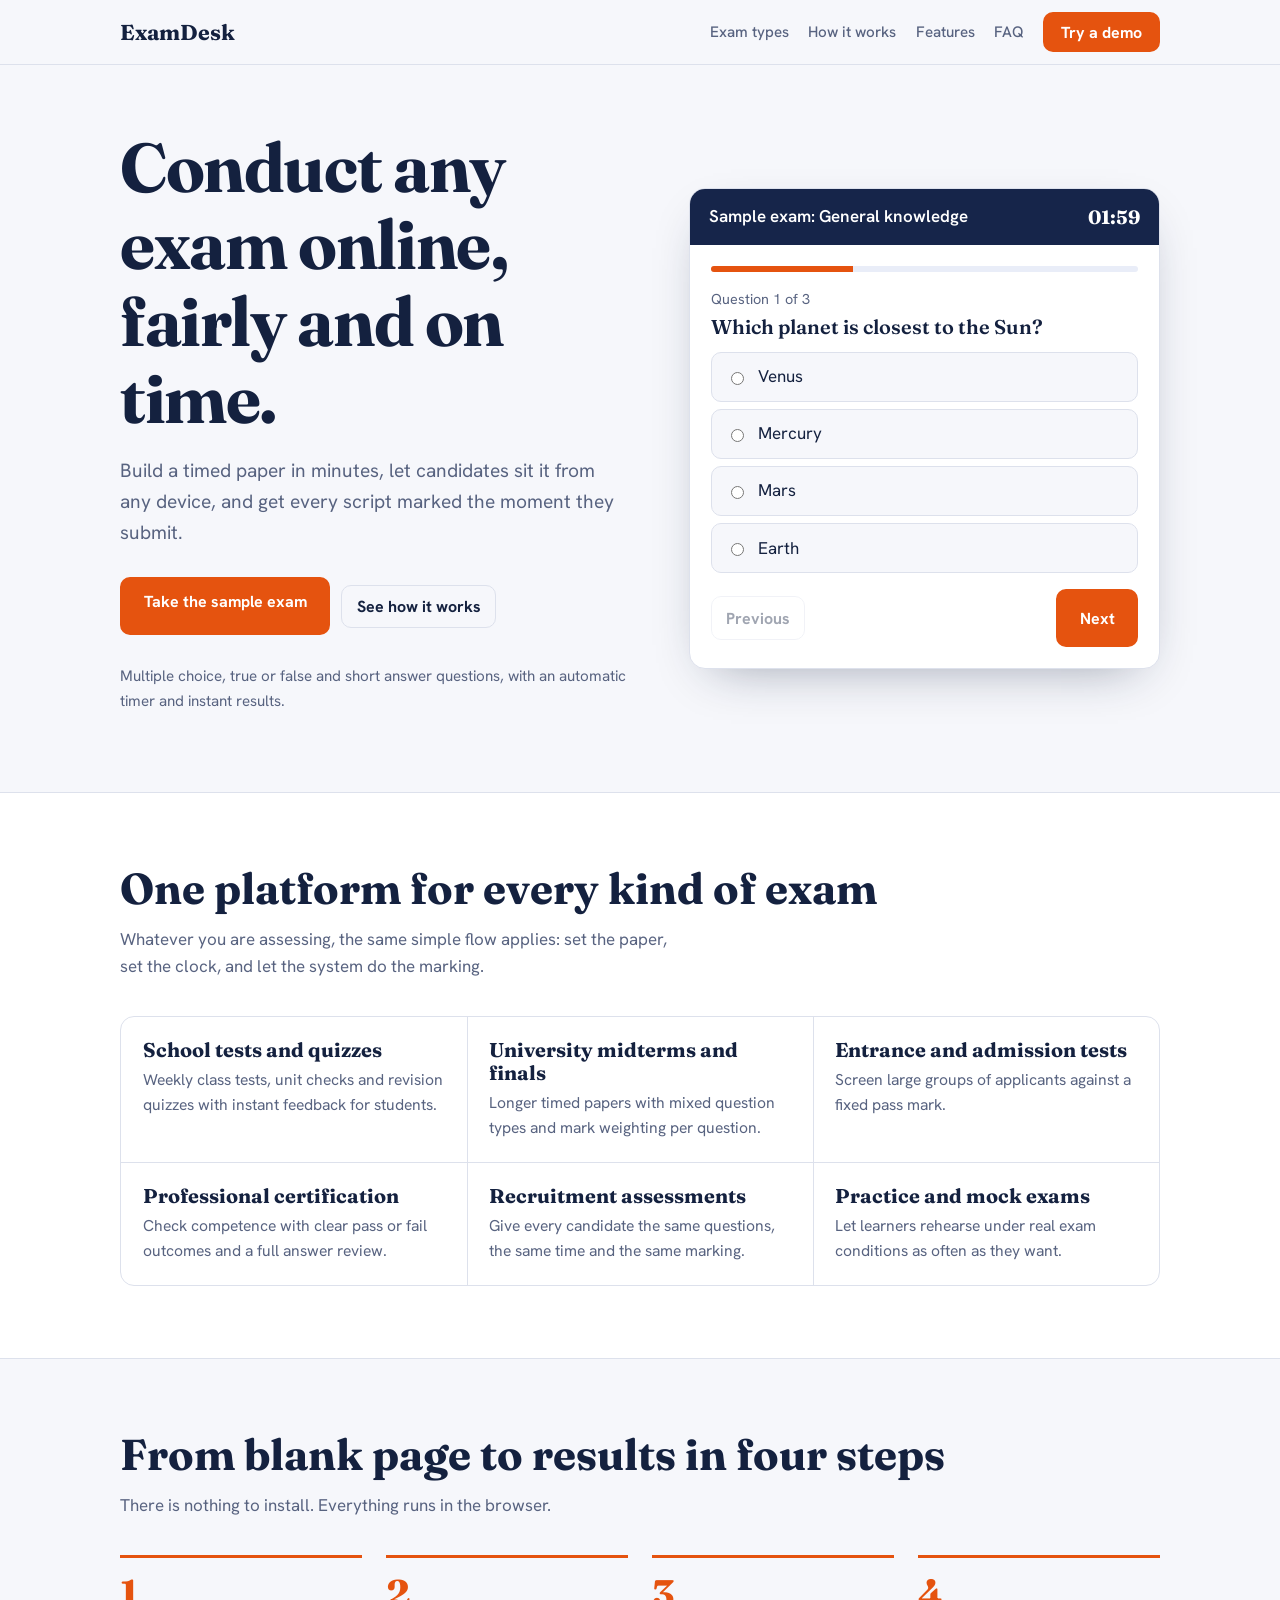
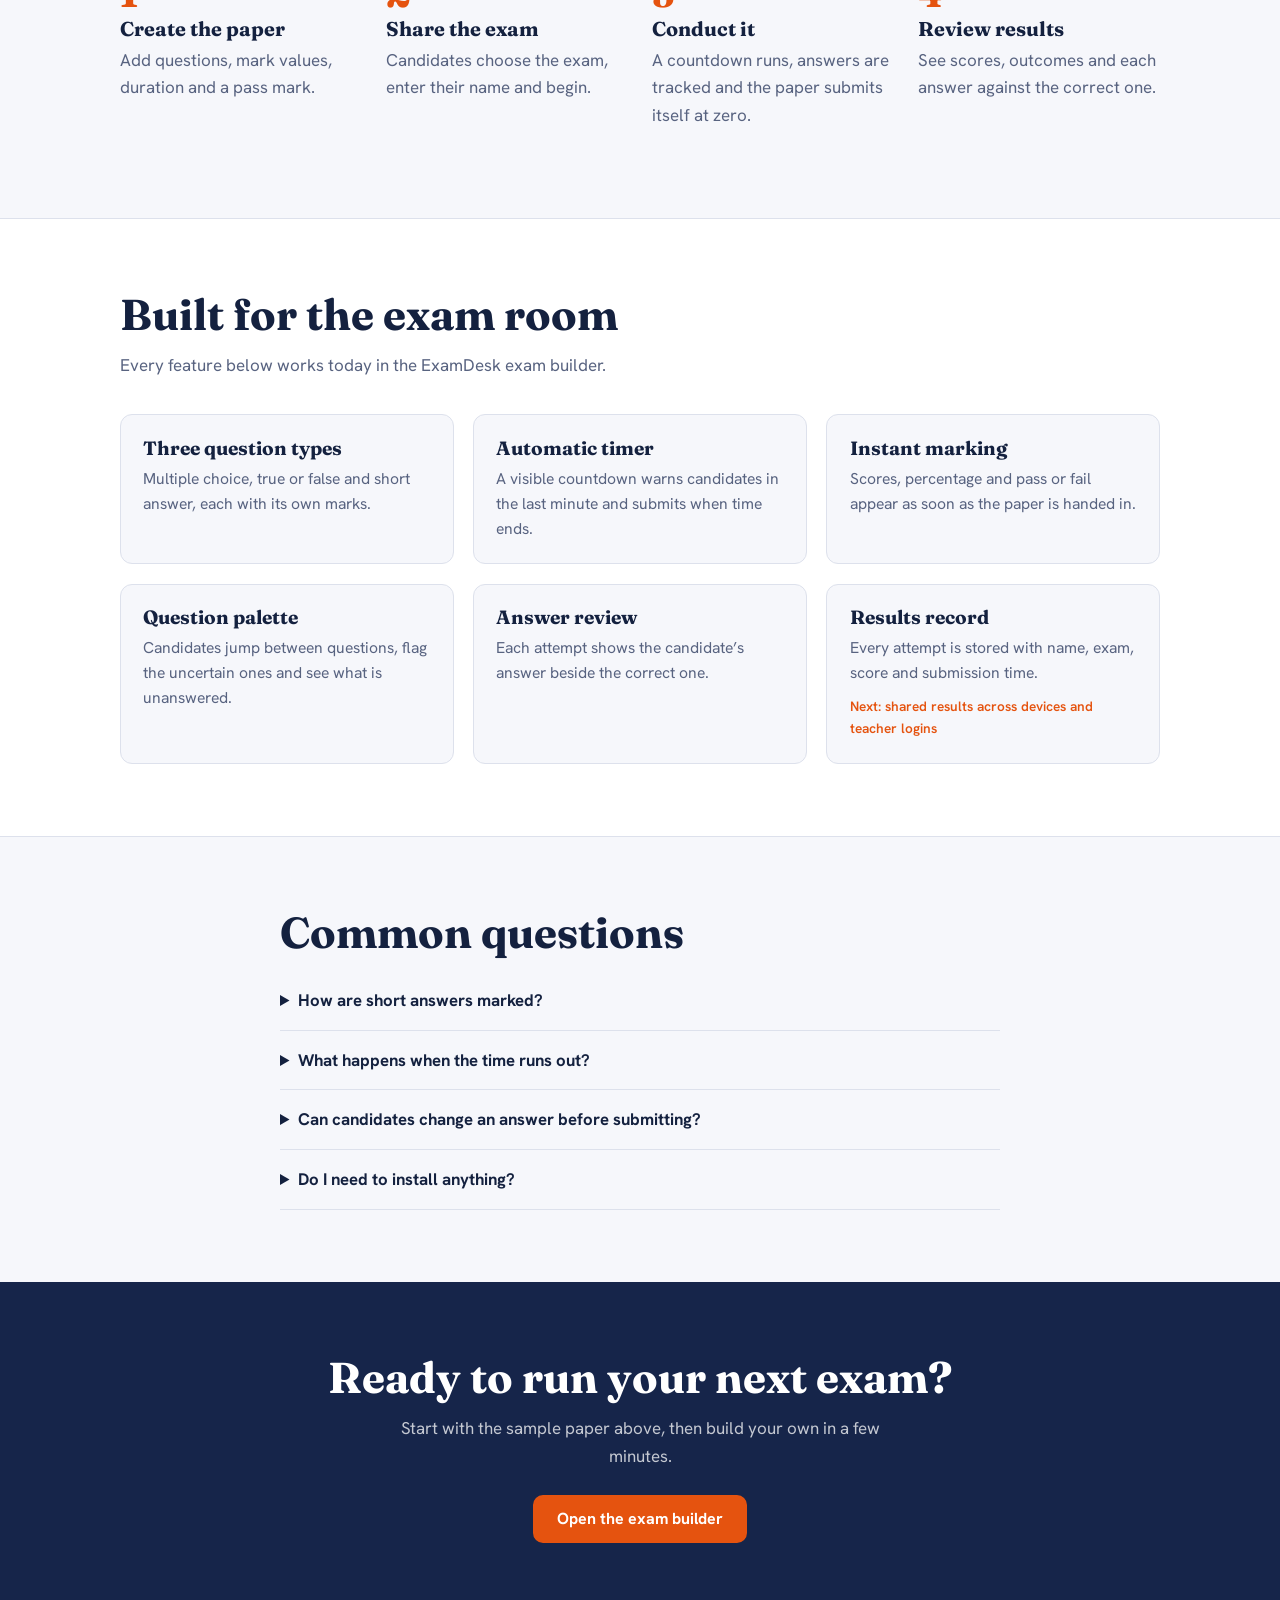
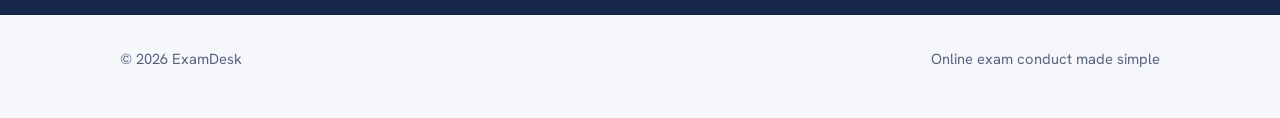
==== index.html @ d9f6f14b "Rename index.html.html to index.html" ====
<!DOCTYPE html>
<html lang="en">
<head>
<meta charset="utf-8">
<meta name="viewport" content="width=device-width, initial-scale=1, viewport-fit=cover">
<title>ExamDesk – Conduct exams online, from setup to results</title>
<meta name="description" content="ExamDesk lets schools, universities and training teams build timed exams, run them online and mark them automatically.">
<link rel="stylesheet" href="https://fonts.googleapis.com/css2?family=Fraunces:wght@600;700&family=Hanken+Grotesk:wght@400;500;600;700&display=swap">
<style>
:root{--bg:#f6f7fb;--card:#fff;--ink:#14213f;--mute:#586380;--line:#dde1ec;--acc:#e5530f;--acc-ink:#fff;--navy:#16254a;--navy-ink:#fff;--soft:#e9edf8;--ok:#14794f;--ok-bg:#e1f4ea;--bad:#b3261e;--bad-bg:#fbe8e6;
box-sizing:border-box;padding-top:env(safe-area-inset-top,0px);padding-bottom:env(safe-area-inset-bottom,0px);color-scheme:light}
@media(prefers-color-scheme:dark){:root:not([data-theme="light"]){--bg:#0d1326;--card:#151d38;--ink:#e8ecf8;--mute:#a0abc8;--line:#2a3558;--acc:#ff8a4c;--acc-ink:#1a0c02;--navy:#0a0f1f;--navy-ink:#e8ecf8;--soft:#1b2646;--ok:#52d39b;--ok-bg:#12332a;--bad:#ff8e86;--bad-bg:#3a1d1c;color-scheme:dark}}
:root[data-theme="dark"]{--bg:#0d1326;--card:#151d38;--ink:#e8ecf8;--mute:#a0abc8;--line:#2a3558;--acc:#ff8a4c;--acc-ink:#1a0c02;--navy:#0a0f1f;--navy-ink:#e8ecf8;--soft:#1b2646;--ok:#52d39b;--ok-bg:#12332a;--bad:#ff8e86;--bad-bg:#3a1d1c;color-scheme:dark}
html{scroll-behavior:smooth;scroll-padding-top:calc(env(safe-area-inset-top,0px) + 70px)}
*{box-sizing:border-box}
@media(prefers-reduced-motion:reduce){html{scroll-behavior:auto}}
body{margin:0;background:var(--bg);color:var(--ink);font:17px/1.6 "Hanken Grotesk",system-ui,sans-serif}
body::before{content:"";position:fixed;inset:0 0 auto;height:env(safe-area-inset-top,0px);z-index:30;background:var(--bg)}
h1,h2,h3{font-family:Fraunces,Georgia,serif;line-height:1.12;margin:0}
.wrap{max-width:1080px;margin:0 auto;padding:0 1.25rem}
:focus-visible{outline:3px solid var(--acc);outline-offset:3px;border-radius:4px}
header{position:sticky;top:env(safe-area-inset-top,0px);z-index:20;background:color-mix(in srgb,var(--bg) 92%,transparent);backdrop-filter:blur(8px);border-bottom:1px solid var(--line)}
header .wrap{display:flex;align-items:center;justify-content:space-between;gap:1rem;height:64px}
.logo{font:700 1.35rem Fraunces,Georgia,serif;color:var(--ink);text-decoration:none}
nav{display:flex;gap:1.2rem;align-items:center}nav a{color:var(--mute);text-decoration:none;font-weight:500;font-size:.95rem}nav a:hover{color:var(--ink)}
@media(max-width:700px){nav a.l{display:none}}
.btn{display:inline-block;border:2px solid var(--acc);background:var(--acc);color:var(--acc-ink);padding:.7rem 1.35rem;border-radius:10px;font:700 1rem "Hanken Grotesk",sans-serif;text-decoration:none;cursor:pointer}
.btn.o{background:none;color:var(--ink);border-color:var(--line)}
.btn:disabled{opacity:.4;cursor:not-allowed}
nav .btn{padding:.45rem 1rem;color:var(--acc-ink)}
.hero{padding:4rem 0}
.hero .wrap{display:grid;grid-template-columns:1.05fr .95fr;gap:3rem;align-items:center}
@media(max-width:860px){.hero .wrap{grid-template-columns:1fr;gap:2rem}.hero{padding:2.5rem 0}}
h1{font-size:clamp(2.5rem,6vw,4.3rem);letter-spacing:-.02em}
.lead{font-size:1.2rem;color:var(--mute);max-width:46ch;margin:1.2rem 0 1.8rem}
.row{display:flex;gap:.7rem;flex-wrap:wrap}
.trust{margin-top:1.8rem;color:var(--mute);font-size:.95rem}
/* demo card */
.demo{background:var(--card);border:1px solid var(--line);border-radius:16px;box-shadow:0 18px 50px -24px rgba(20,33,63,.45);overflow:hidden}
.dh{display:flex;justify-content:space-between;align-items:center;padding:.9rem 1.2rem;background:var(--navy);color:var(--navy-ink)}
.dh b{font-weight:600}.tm{font:700 1.2rem Fraunces,Georgia,serif;font-variant-numeric:tabular-nums}
.tm.low{color:#ff8e86}
.db{padding:1.3rem}
.bar{height:6px;border-radius:9px;background:var(--soft);margin-bottom:1rem;overflow:hidden}.bar i{display:block;height:100%;background:var(--acc);transition:width .3s}
.q{font:600 1.25rem Fraunces,Georgia,serif;margin:.2rem 0 .8rem}
.o{display:flex;gap:.7rem;align-items:center;border:1.5px solid var(--line);border-radius:10px;padding:.65rem .9rem;margin:.45rem 0;cursor:pointer;background:var(--bg)}
.o input{accent-color:var(--acc)}.o.sel{border-color:var(--acc)}
.o.ok{border-color:var(--ok);background:var(--ok-bg)}.o.bad{border-color:var(--bad);background:var(--bad-bg)}
.df{display:flex;justify-content:space-between;gap:.5rem;margin-top:1rem}
.res{text-align:center;padding:.5rem 0}.res .big{font:700 3.2rem Fraunces,Georgia,serif}
.ok-t{color:var(--ok);font-weight:700}.bad-t{color:var(--bad);font-weight:700}
/* sections */
section{padding:4.5rem 0}
section.alt{background:var(--card);border-block:1px solid var(--line)}
h2{font-size:clamp(1.9rem,4vw,2.7rem);margin-bottom:.8rem}
.sub{color:var(--mute);max-width:56ch;margin:0 0 2.2rem}
.types{display:grid;grid-template-columns:repeat(auto-fit,minmax(300px,1fr));gap:0;border:1px solid var(--line);border-radius:14px;overflow:hidden;background:var(--card)}
.t{padding:1.4rem;border:0 solid var(--line);border-width:0 1px 1px 0;margin:0 -1px -1px 0}
.t h3{font-size:1.25rem;margin-bottom:.35rem}.t p{margin:0;color:var(--mute);font-size:.98rem}
.steps{display:grid;grid-template-columns:repeat(auto-fit,minmax(220px,1fr));gap:1.5rem;counter-reset:s;padding:0;list-style:none}
.steps li{counter-increment:s;border-top:3px solid var(--acc);padding-top:1rem}
.steps li::before{content:counter(s);display:block;font:700 2.4rem Fraunces,Georgia,serif;color:var(--acc);line-height:1}
.steps h3{font-size:1.25rem;margin:.4rem 0}.steps p{margin:0;color:var(--mute)}
.feat{display:grid;grid-template-columns:repeat(auto-fit,minmax(260px,1fr));gap:1.2rem}
.f{border:1px solid var(--line);border-radius:12px;padding:1.4rem;background:var(--bg)}
.f h3{font-size:1.2rem;margin-bottom:.4rem}.f p{margin:0;color:var(--mute);font-size:.98rem}
.soon{display:inline-block;margin-top:.7rem;font-size:.85rem;font-weight:600;color:var(--acc)}
details{border-bottom:1px solid var(--line);padding:1rem 0}details summary{font-weight:700;cursor:pointer;font-size:1.05rem}details p{color:var(--mute);margin:.6rem 0 0}
.cta{background:var(--navy);color:var(--navy-ink);text-align:center;padding:4.5rem 0}
.cta p{color:color-mix(in srgb,var(--navy-ink) 75%,transparent);max-width:48ch;margin:0 auto 1.6rem}
footer{padding:2rem 0 3rem;color:var(--mute);font-size:.92rem}
footer .wrap{display:flex;justify-content:space-between;gap:1rem;flex-wrap:wrap}
</style>
</head>
<body>
<header><div class="wrap"><a class="logo" href="#top">ExamDesk</a>
<nav aria-label="Main"><a class="l" href="#exams">Exam types</a><a class="l" href="#how">How it works</a><a class="l" href="#features">Features</a><a class="l" href="#faq">FAQ</a><a class="btn" href="#demo">Try a demo</a></nav></div></header>

<main id="top">
<div class="hero"><div class="wrap">
 <div>
  <h1>Conduct any exam online, fairly and on time.</h1>
  <p class="lead">Build a timed paper in minutes, let candidates sit it from any device, and get every script marked the moment they submit.</p>
  <div class="row"><a class="btn" href="#demo">Take the sample exam</a><a class="btn o" href="#how">See how it works</a></div>
  <p class="trust">Multiple choice, true or false and short answer questions, with an automatic timer and instant results.</p>
 </div>
 <div class="demo" id="demo" aria-live="polite">
  <div class="dh"><b>Sample exam: General knowledge</b><span class="tm" id="tm">02:00</span></div>
  <div class="db" id="db"></div>
 </div>
</div></div>

<section class="alt" id="exams"><div class="wrap">
 <h2>One platform for every kind of exam</h2>
 <p class="sub">Whatever you are assessing, the same simple flow applies: set the paper, set the clock, and let the system do the marking.</p>
 <div class="types">
  <div class="t"><h3>School tests and quizzes</h3><p>Weekly class tests, unit checks and revision quizzes with instant feedback for students.</p></div>
  <div class="t"><h3>University midterms and finals</h3><p>Longer timed papers with mixed question types and mark weighting per question.</p></div>
  <div class="t"><h3>Entrance and admission tests</h3><p>Screen large groups of applicants against a fixed pass mark.</p></div>
  <div class="t"><h3>Professional certification</h3><p>Check competence with clear pass or fail outcomes and a full answer review.</p></div>
  <div class="t"><h3>Recruitment assessments</h3><p>Give every candidate the same questions, the same time and the same marking.</p></div>
  <div class="t"><h3>Practice and mock exams</h3><p>Let learners rehearse under real exam conditions as often as they want.</p></div>
 </div>
</div></section>

<section id="how"><div class="wrap">
 <h2>From blank page to results in four steps</h2>
 <p class="sub">There is nothing to install. Everything runs in the browser.</p>
 <ol class="steps">
  <li><h3>Create the paper</h3><p>Add questions, mark values, duration and a pass mark.</p></li>
  <li><h3>Share the exam</h3><p>Candidates choose the exam, enter their name and begin.</p></li>
  <li><h3>Conduct it</h3><p>A countdown runs, answers are tracked and the paper submits itself at zero.</p></li>
  <li><h3>Review results</h3><p>See scores, outcomes and each answer against the correct one.</p></li>
 </ol>
</div></section>

<section class="alt" id="features"><div class="wrap">
 <h2>Built for the exam room</h2>
 <p class="sub">Every feature below works today in the ExamDesk exam builder.</p>
 <div class="feat">
  <div class="f"><h3>Three question types</h3><p>Multiple choice, true or false and short answer, each with its own marks.</p></div>
  <div class="f"><h3>Automatic timer</h3><p>A visible countdown warns candidates in the last minute and submits when time ends.</p></div>
  <div class="f"><h3>Instant marking</h3><p>Scores, percentage and pass or fail appear as soon as the paper is handed in.</p></div>
  <div class="f"><h3>Question palette</h3><p>Candidates jump between questions, flag the uncertain ones and see what is unanswered.</p></div>
  <div class="f"><h3>Answer review</h3><p>Each attempt shows the candidate’s answer beside the correct one.</p></div>
  <div class="f"><h3>Results record</h3><p>Every attempt is stored with name, exam, score and submission time.</p><span class="soon">Next: shared results across devices and teacher logins</span></div>
 </div>
</div></section>

<section id="faq"><div class="wrap" style="max-width:760px">
 <h2>Common questions</h2>
 <details><summary>How are short answers marked?</summary><p>You list one or more accepted answers. Matching ignores capital letters and extra spaces, so “islamabad” and “Islamabad” both count.</p></details>
 <details><summary>What happens when the time runs out?</summary><p>The exam submits automatically and the candidate sees their result straight away.</p></details>
 <details><summary>Can candidates change an answer before submitting?</summary><p>Yes. They can move back and forth between questions until they submit or the timer ends.</p></details>
 <details><summary>Do I need to install anything?</summary><p>No. ExamDesk runs in any modern browser on a phone, tablet or computer.</p></details>
</div></section>

<div class="cta"><div class="wrap">
 <h2>Ready to run your next exam?</h2>
 <p>Start with the sample paper above, then build your own in a few minutes.</p>
 <a class="btn" href="https://claude.ai/artifact/CgxznJ38FEbYd79STLTt2G" rel="noopener">Open the exam builder</a>
</div></div>
</main>
<footer><div class="wrap"><span>© <span id="yr"></span> ExamDesk</span><span>Online exam conduct made simple</span></div></footer>

<script>
const Q=[
{q:'Which planet is closest to the Sun?',o:['Venus','Mercury','Mars','Earth'],a:1},
{q:'Water boils at 100 °C at sea level.',o:['True','False'],a:0},
{q:'What is 7 × 8?',o:['54','56','63','64'],a:1}];
let i=0,ans=Q.map(()=>null),left=120,t=null,done=false;
const db=document.getElementById('db'),tm=document.getElementById('tm');
function fmt(){tm.textContent=String(Math.floor(left/60)).padStart(2,'0')+':'+String(left%60).padStart(2,'0');tm.className='tm'+(left<30?' low':'')}
function start(){clearInterval(t);i=0;ans=Q.map(()=>null);left=120;done=false;fmt();t=setInterval(()=>{left--;fmt();if(left<=0)finish()},1000);draw()}
function draw(){const q=Q[i];
 db.innerHTML=`<div class="bar"><i style="width:${(i+1)/Q.length*100}%"></i></div><p style="margin:0;color:var(--mute);font-size:.9rem">Question ${i+1} of ${Q.length}</p><p class="q">${q.q}</p>`+
 q.o.map((o,j)=>`<label class="o ${ans[i]===j?'sel':''}"><input type="radio" name="o" ${ans[i]===j?'checked':''} onchange="ans[i]=${j};draw()">${o}</label>`).join('')+
 `<div class="df"><button class="btn o" onclick="i--;draw()" ${i===0?'disabled':''}>Previous</button>${i<Q.length-1?'<button class="btn" onclick="i++;draw()">Next</button>':'<button class="btn" onclick="finish()">Submit</button>'}</div>`}
function finish(){clearInterval(t);done=true;const s=Q.filter((q,k)=>ans[k]===q.a).length,p=Math.round(s/Q.length*100);
 db.innerHTML=`<div class="res"><div class="big">${s}/${Q.length}</div><p>${p}% · <span class="${p>=50?'ok-t':'bad-t'}">${p>=50?'Passed':'Not passed'}</span></p></div>`+
 Q.map((q,k)=>`<p style="margin:.7rem 0 .2rem;font-weight:600">${k+1}. ${q.q}</p><div class="o ${ans[k]===q.a?'ok':'bad'}" style="cursor:default">Your answer: ${ans[k]===null?'(blank)':q.o[ans[k]]}${ans[k]===q.a?'':' · Correct: '+q.o[q.a]}</div>`).join('')+
 `<div class="df"><button class="btn o" onclick="start()" style="width:100%">Retake the sample</button></div>`}
start();
document.getElementById('yr').textContent=new Date().getFullYear();
</script>
</body>
</html>
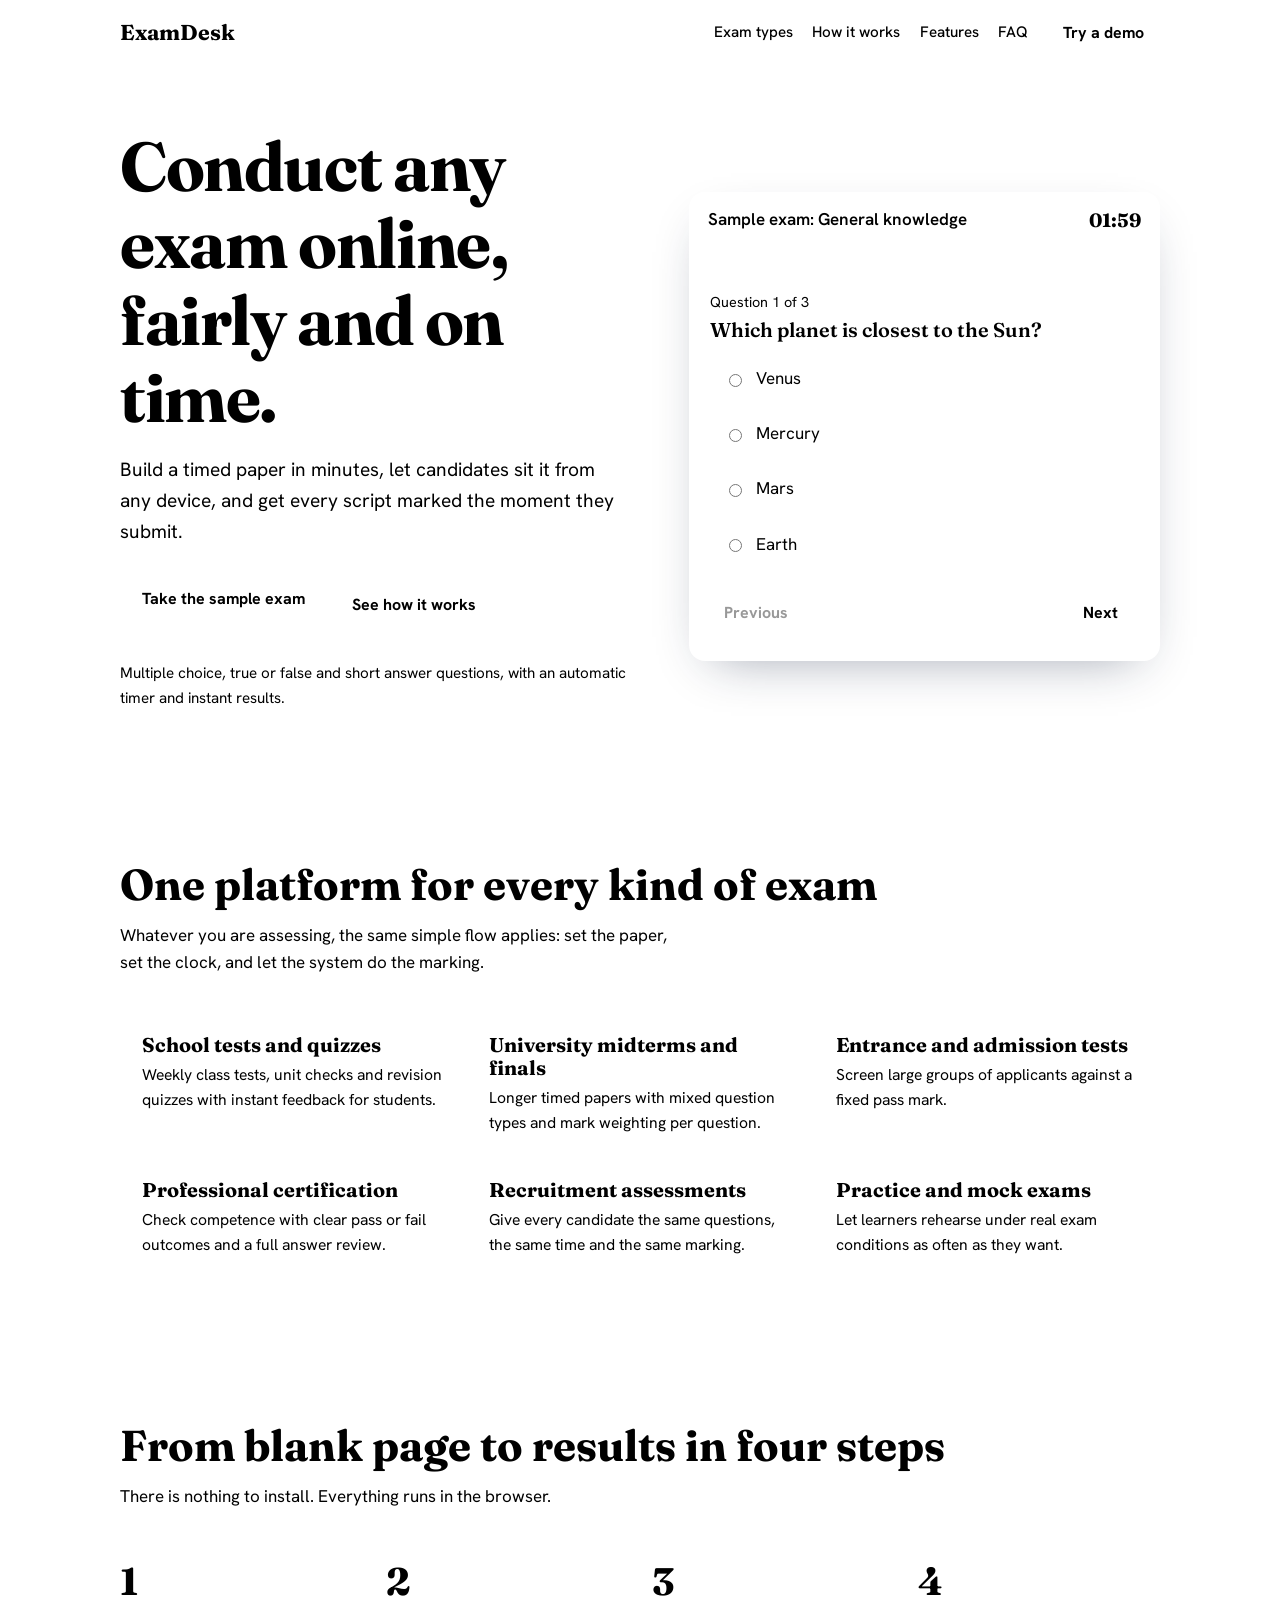
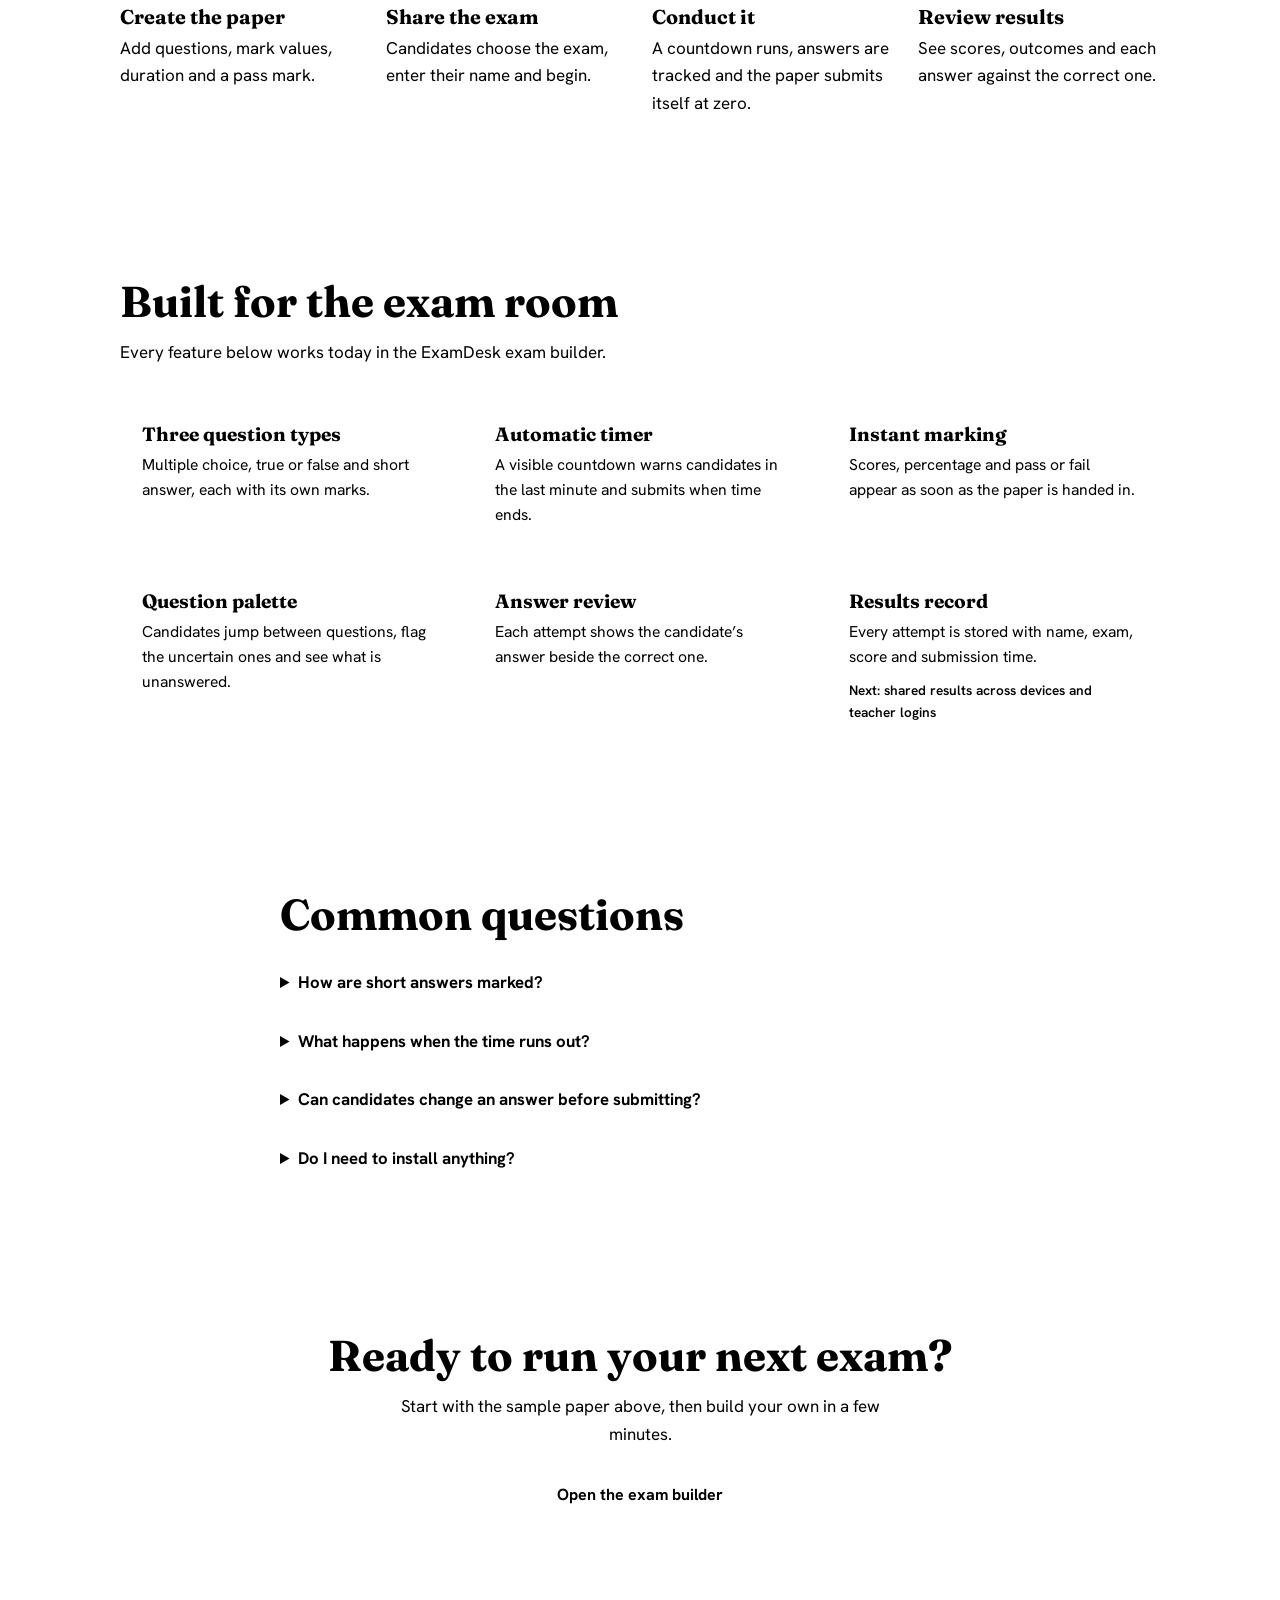
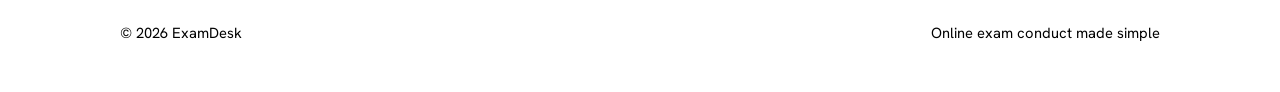
==== commit 466f1dd8: "Update index.html" ====
--- a/index.html
+++ b/index.html
@@ -6,7 +6,7 @@
 <title>ExamDesk – Conduct exams online, from setup to results</title>
 <meta name="description" content="ExamDesk lets schools, universities and training teams build timed exams, run them online and mark them automatically.">
 <link rel="stylesheet" href="https://fonts.googleapis.com/css2?family=Fraunces:wght@600;700&family=Hanken+Grotesk:wght@400;500;600;700&display=swap">
-<style>
+<style><link rel="stylesheet" href="theme.css">
 :root{--bg:#f6f7fb;--card:#fff;--ink:#14213f;--mute:#586380;--line:#dde1ec;--acc:#e5530f;--acc-ink:#fff;--navy:#16254a;--navy-ink:#fff;--soft:#e9edf8;--ok:#14794f;--ok-bg:#e1f4ea;--bad:#b3261e;--bad-bg:#fbe8e6;
 box-sizing:border-box;padding-top:env(safe-area-inset-top,0px);padding-bottom:env(safe-area-inset-bottom,0px);color-scheme:light}
 @media(prefers-color-scheme:dark){:root:not([data-theme="light"]){--bg:#0d1326;--card:#151d38;--ink:#e8ecf8;--mute:#a0abc8;--line:#2a3558;--acc:#ff8a4c;--acc-ink:#1a0c02;--navy:#0a0f1f;--navy-ink:#e8ecf8;--soft:#1b2646;--ok:#52d39b;--ok-bg:#12332a;--bad:#ff8e86;--bad-bg:#3a1d1c;color-scheme:dark}}
@@ -138,7 +138,7 @@
 <div class="cta"><div class="wrap">
  <h2>Ready to run your next exam?</h2>
  <p>Start with the sample paper above, then build your own in a few minutes.</p>
- <a class="btn" href="https://claude.ai/artifact/CgxznJ38FEbYd79STLTt2G" rel="noopener">Open the exam builder</a>
+ <a class="btn" href="builder.html">Open the exam builder</a>
 </div></div>
 </main>
 <footer><div class="wrap"><span>© <span id="yr"></span> ExamDesk</span><span>Online exam conduct made simple</span></div></footer>
--- a/theme.css
+++ b/theme.css
@@ -0,0 +1,81 @@
+/* ExamDesk theme: answer-sheet style. Loads after the built-in styles and overrides them. */
+:root{--bg:#eef1f8;--card:#fff;--ink:#14213f;--mute:#5a6585;--line:#d9dfec;--acc:#e5530f;--acc-ink:#fff;--navy:#16254a;
+--fill:#16254a;--fill-ink:#fff;--shadow:0 1px 2px rgba(22,37,74,.06),0 8px 24px -12px rgba(22,37,74,.18)}
+@media(prefers-color-scheme:dark){:root{--bg:#0b1122;--card:#141c36;--ink:#e8ecf8;--mute:#a0abc8;--line:#2a3558;--acc:#ff8a4c;--acc-ink:#1a0c02;--navy:#0a0f1f;
+--fill:#ff8a4c;--fill-ink:#1a0c02;--shadow:0 1px 2px rgba(0,0,0,.4),0 8px 24px -12px rgba(0,0,0,.6)}}
+
+body{background:var(--bg);letter-spacing:.005em}
+main{max-width:1040px;padding-top:2rem}
+h2{font-size:1.9rem;margin-bottom:1rem}
+h3{font-size:1.2rem}
+
+/* header */
+header{border-bottom:4px solid var(--acc);box-shadow:0 6px 20px -10px rgba(0,0,0,.5)}
+.bar{padding:.85rem 1rem}
+.brand{display:inline-flex;align-items:center;gap:.6rem;font-size:1.5rem;letter-spacing:.01em}
+.brand::before{content:"";width:26px;height:26px;border-radius:50%;background:radial-gradient(circle,#16254a 0 26%,transparent 28%),var(--acc);box-shadow:0 0 0 3px rgba(255,255,255,.25)}
+nav{gap:.25rem}
+nav button{padding:.5rem .95rem;border-radius:999px;transition:background .15s,color .15s}
+nav button:hover{background:rgba(255,255,255,.12)}
+nav button.on{background:var(--acc);color:var(--acc-ink)}
+
+/* cards */
+.card{border-radius:14px;padding:1.4rem;box-shadow:var(--shadow);border-color:var(--line)}
+.grid{gap:1.2rem}
+.grid .card{border-left:5px solid var(--acc);margin:0;display:flex;flex-direction:column;gap:.2rem}
+.grid .card h3{margin-bottom:.1rem}
+.grid .card .row{margin-top:auto;padding-top:.6rem}
+.card[style*="max-width:460px"]{border-top:5px solid var(--acc);border-radius:16px;padding:1.8rem;margin-top:2.5rem!important}
+
+/* buttons */
+.b,.d{border-radius:10px;transition:transform .08s,box-shadow .15s,filter .15s}
+.b{padding:.65rem 1.2rem;box-shadow:0 4px 12px -6px var(--acc)}
+.b:hover:not(:disabled){filter:brightness(1.06);box-shadow:0 8px 16px -8px var(--acc)}
+.b:active:not(:disabled){transform:translateY(1px)}
+.b.g{box-shadow:none;border:1.5px solid var(--line);background:var(--card)}
+.b.g:hover:not(:disabled){border-color:var(--ink);filter:none;box-shadow:none}
+.d{background:var(--card);border:1.5px solid var(--line)}
+.d:hover:not(:disabled){border-color:var(--bad);background:var(--bad-bg)}
+
+/* forms */
+input,select,textarea{background:var(--card);border:1.5px solid var(--line);border-radius:10px;padding:.65rem .8rem;transition:border-color .15s,box-shadow .15s}
+input:focus,select:focus,textarea:focus{outline:none;border-color:var(--acc);box-shadow:0 0 0 4px color-mix(in srgb,var(--acc) 22%,transparent)}
+label{margin:.9rem 0 .3rem}
+.pill{background:var(--bg);border-radius:999px;padding:.15rem .75rem;font-weight:600}
+#msg:empty{display:none}
+#msg.err{background:var(--bad-bg);padding:.6rem .8rem;border-radius:10px}
+#msg.ok{background:var(--ok-bg);padding:.6rem .8rem;border-radius:10px}
+
+/* answer options look like answer-sheet bubbles */
+.opt{border-radius:12px;padding:.85rem 1rem;background:var(--card);border:1.5px solid var(--line);transition:border-color .15s,background .15s;align-items:center}
+.opt:hover{border-color:var(--mute)}
+.opt input{appearance:none;-webkit-appearance:none;width:24px;height:24px;min-width:24px;margin:0;padding:0;border:2px solid var(--mute);border-radius:50%;background:transparent;box-shadow:none}
+.opt input:checked{border-color:var(--fill);background:radial-gradient(circle,var(--fill) 0 52%,transparent 56%)}
+.opt.sel{border-color:var(--fill);box-shadow:none;background:color-mix(in srgb,var(--fill) 7%,var(--card))}
+.opt.ok{border-color:var(--ok);background:var(--ok-bg)}
+.opt.bad{border-color:var(--bad);background:var(--bad-bg)}
+
+/* exam screen */
+.exam{grid-template-columns:1fr 250px;align-items:start}
+.exam>div:last-child{position:sticky;top:1rem}
+#tm{font-size:2.2rem;text-align:center;padding:.2rem 0}
+#tm.low{color:var(--bad)}
+.pal{grid-template-columns:repeat(5,1fr);gap:.5rem}
+.pal button{aspect-ratio:1;padding:0;border-radius:50%;border:2px solid var(--line);background:var(--card);font-size:.9rem;transition:transform .1s}
+.pal button:hover{transform:scale(1.08)}
+.pal button.ans{background:var(--fill);border-color:var(--fill);color:var(--fill-ink)}
+.pal button.fl{box-shadow:0 0 0 3px var(--card),0 0 0 5px var(--acc)}
+.pal button.cur{outline:3px solid var(--acc);outline-offset:2px}
+
+/* result screen */
+.score{color:var(--ink);font-size:4rem;letter-spacing:-.02em}
+.ok-t{color:var(--ok)}.bad-t{color:var(--bad)}
+
+/* results table */
+.wrap{padding:.4rem 1rem}
+th{font-size:.82rem;color:var(--mute);font-weight:700;border-bottom:2px solid var(--line)}
+td{padding:.8rem .5rem}
+tr:hover td{background:color-mix(in srgb,var(--acc) 5%,transparent)}
+
+@media(max-width:720px){main{padding-top:1.2rem}.exam{grid-template-columns:1fr}.exam>div:last-child{position:static}h2{font-size:1.6rem}.brand{font-size:1.3rem}}
+@media(prefers-reduced-motion:reduce){*{transition:none!important}}
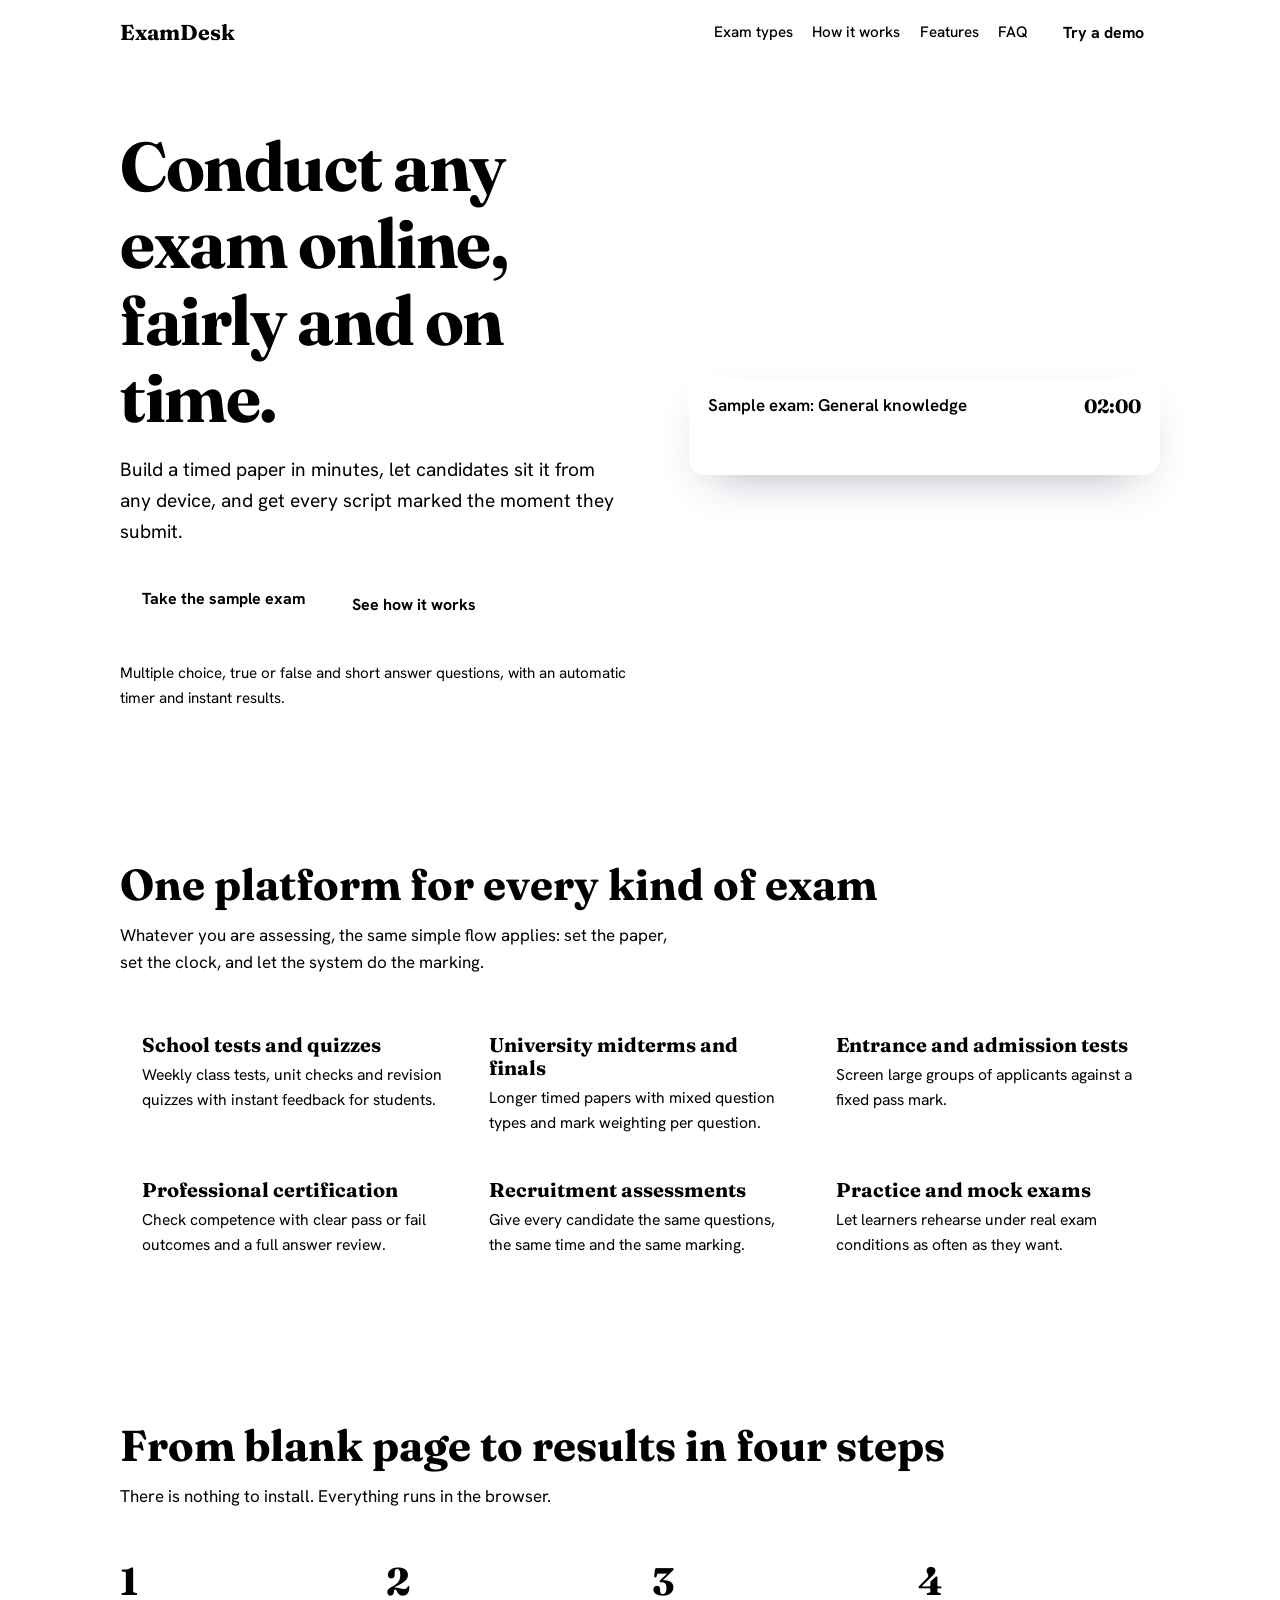
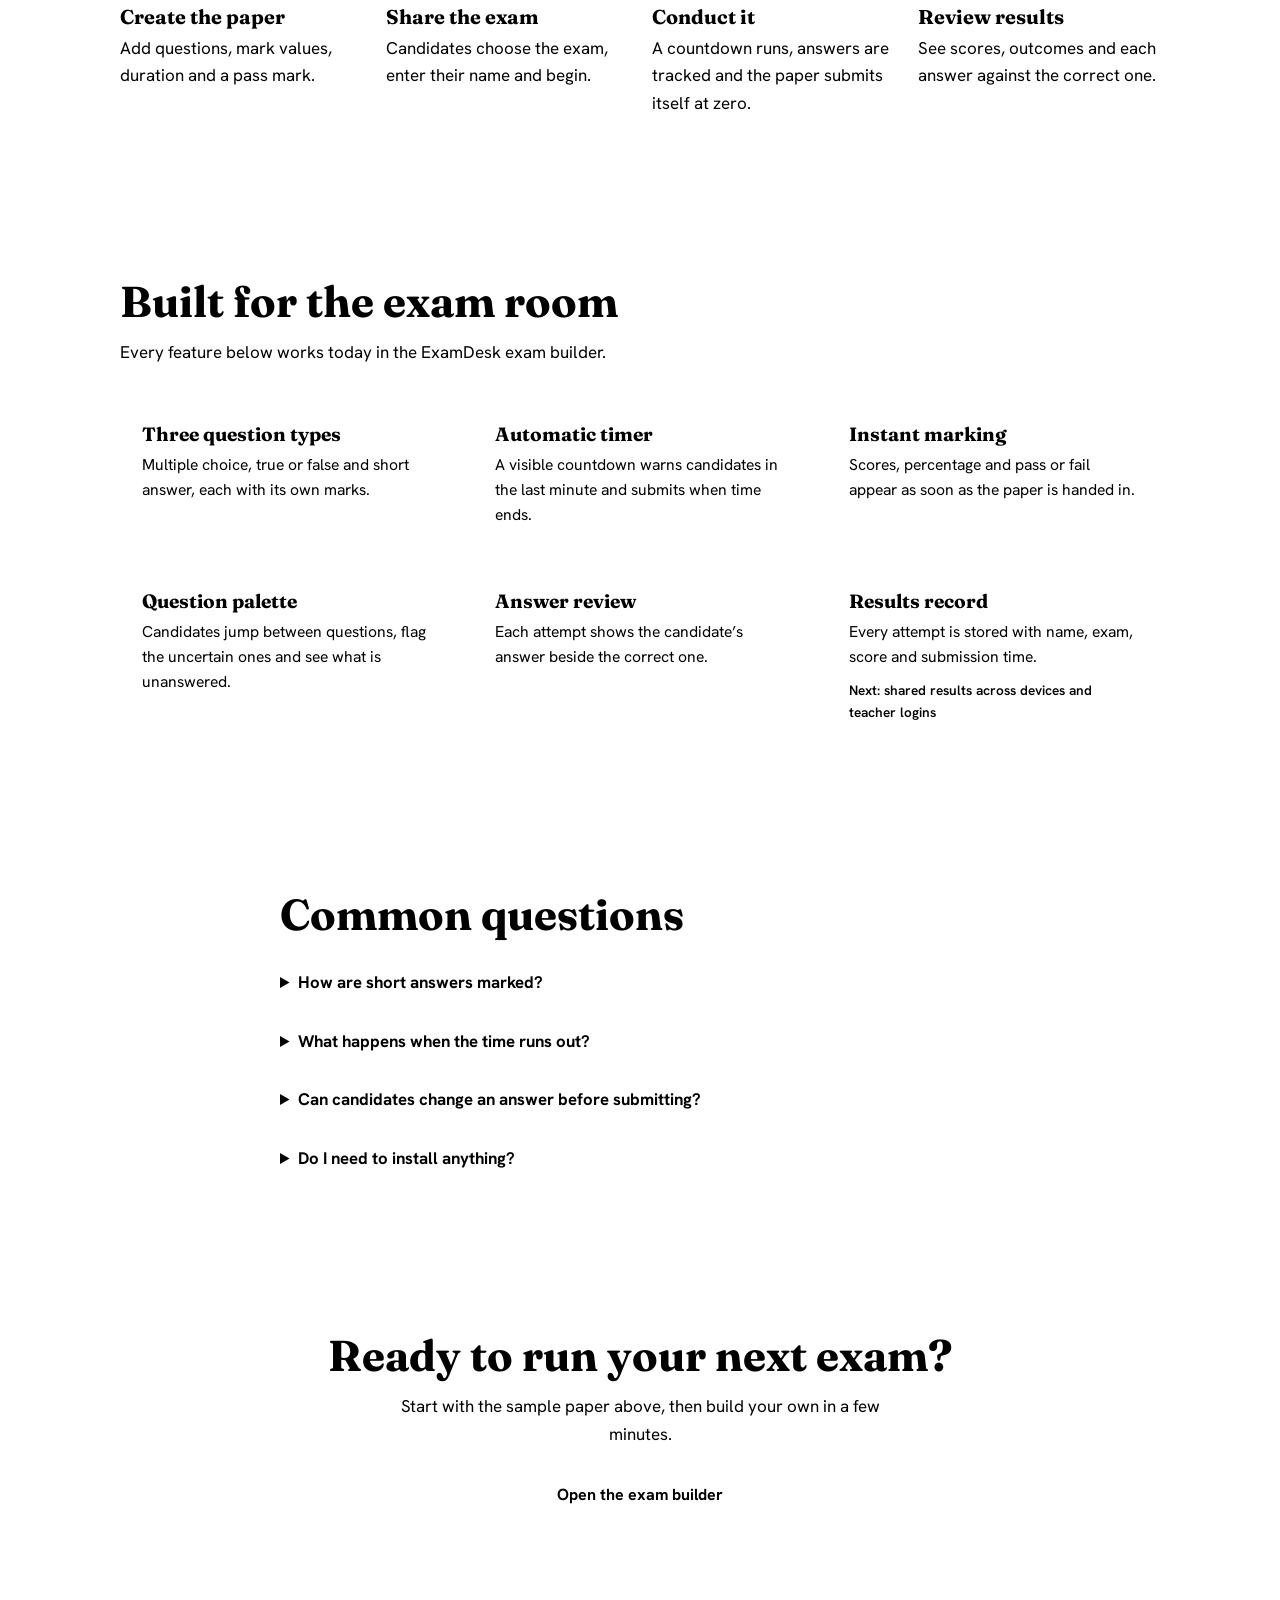
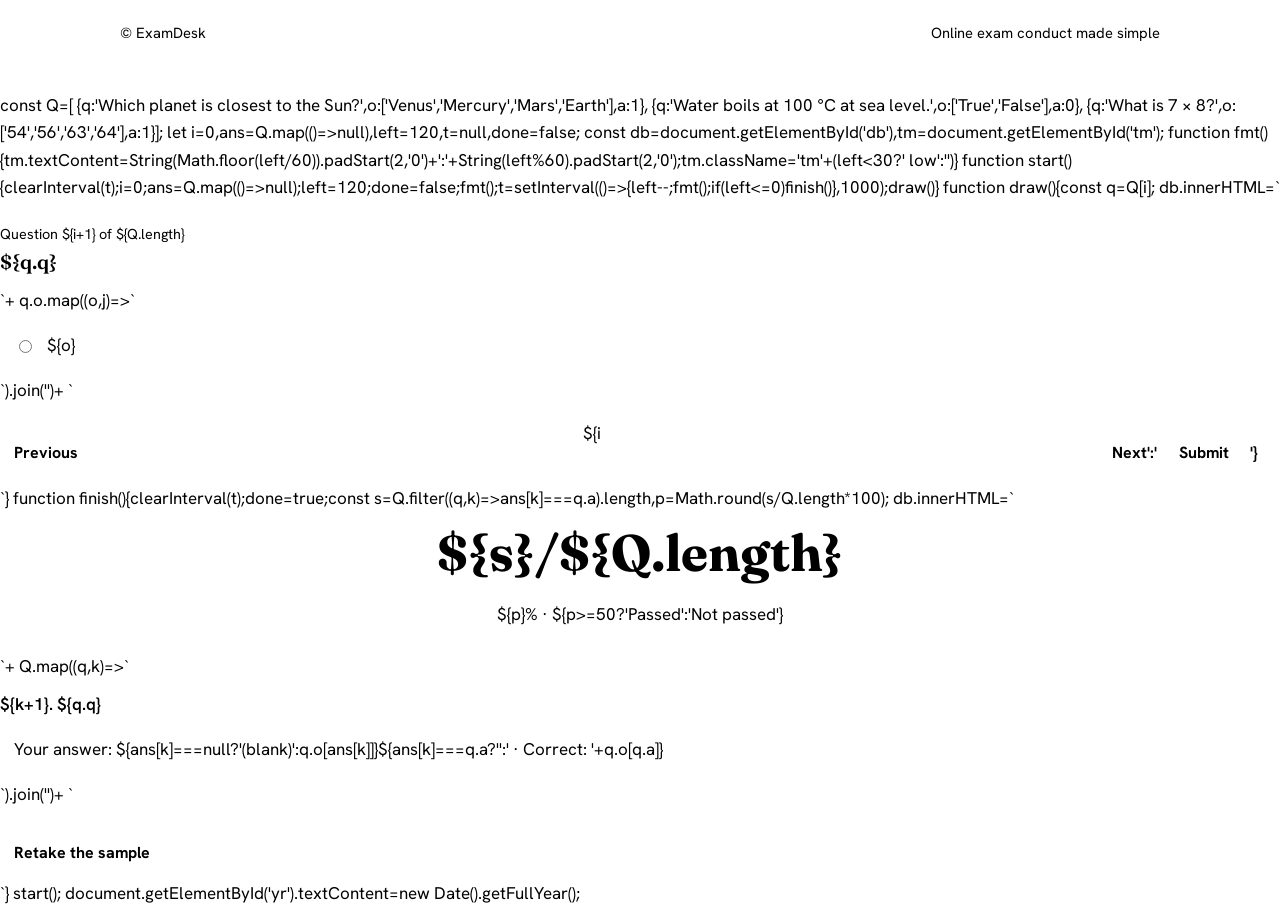
==== commit 84dc0468: "Update index.html" ====
--- a/index.html
+++ b/index.html
@@ -143,7 +143,7 @@
 </main>
 <footer><div class="wrap"><span>© <span id="yr"></span> ExamDesk</span><span>Online exam conduct made simple</span></div></footer>
 
-<script>
+<script><script src="extras.js"></script>
 const Q=[
 {q:'Which planet is closest to the Sun?',o:['Venus','Mercury','Mars','Earth'],a:1},
 {q:'Water boils at 100 °C at sea level.',o:['True','False'],a:0},
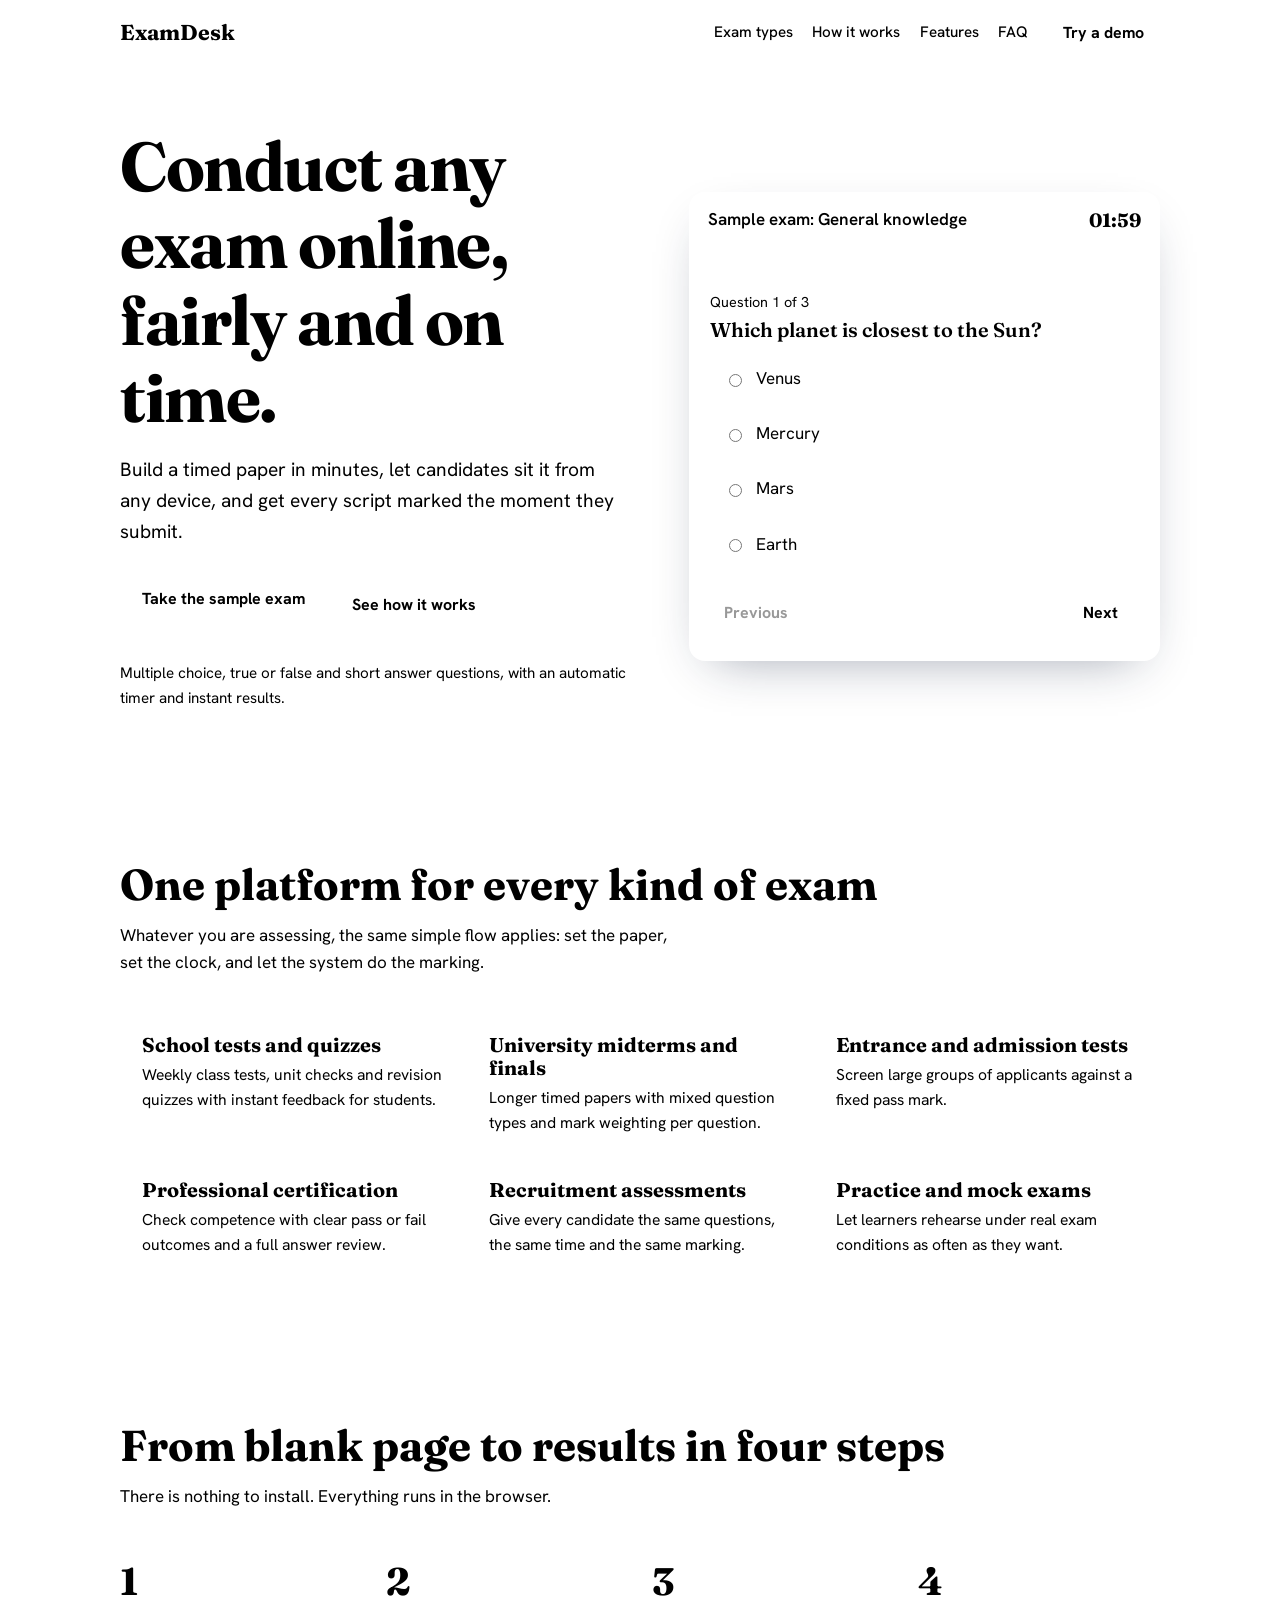
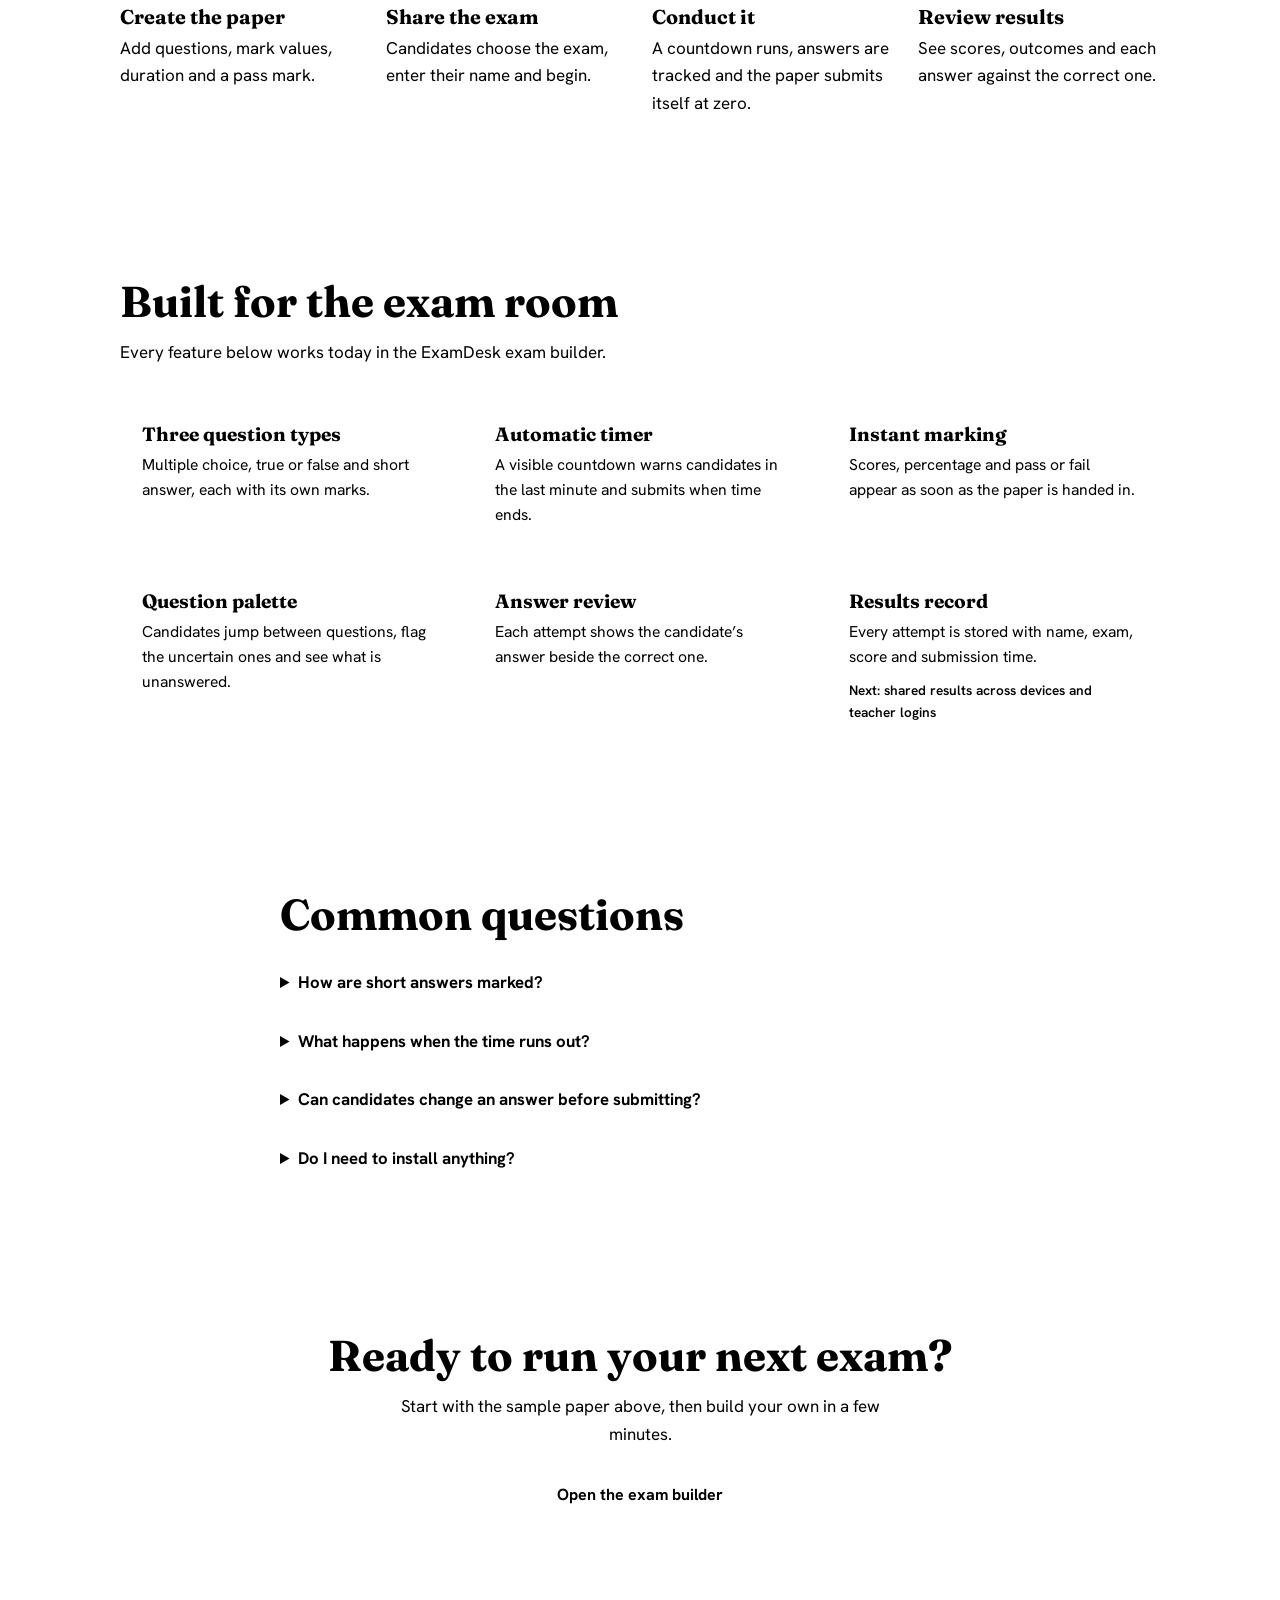
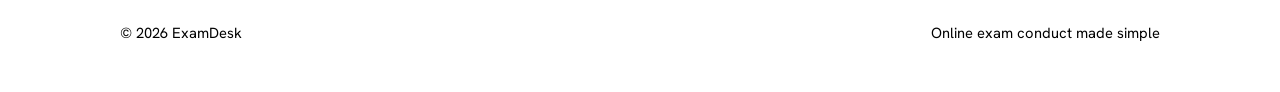
==== commit dd20c0c3: "Update index.html" ====
--- a/index.html
+++ b/index.html
@@ -143,7 +143,7 @@
 </main>
 <footer><div class="wrap"><span>© <span id="yr"></span> ExamDesk</span><span>Online exam conduct made simple</span></div></footer>
 
-<script><script src="extras.js"></script>
+<script>
 const Q=[
 {q:'Which planet is closest to the Sun?',o:['Venus','Mercury','Mars','Earth'],a:1},
 {q:'Water boils at 100 °C at sea level.',o:['True','False'],a:0},
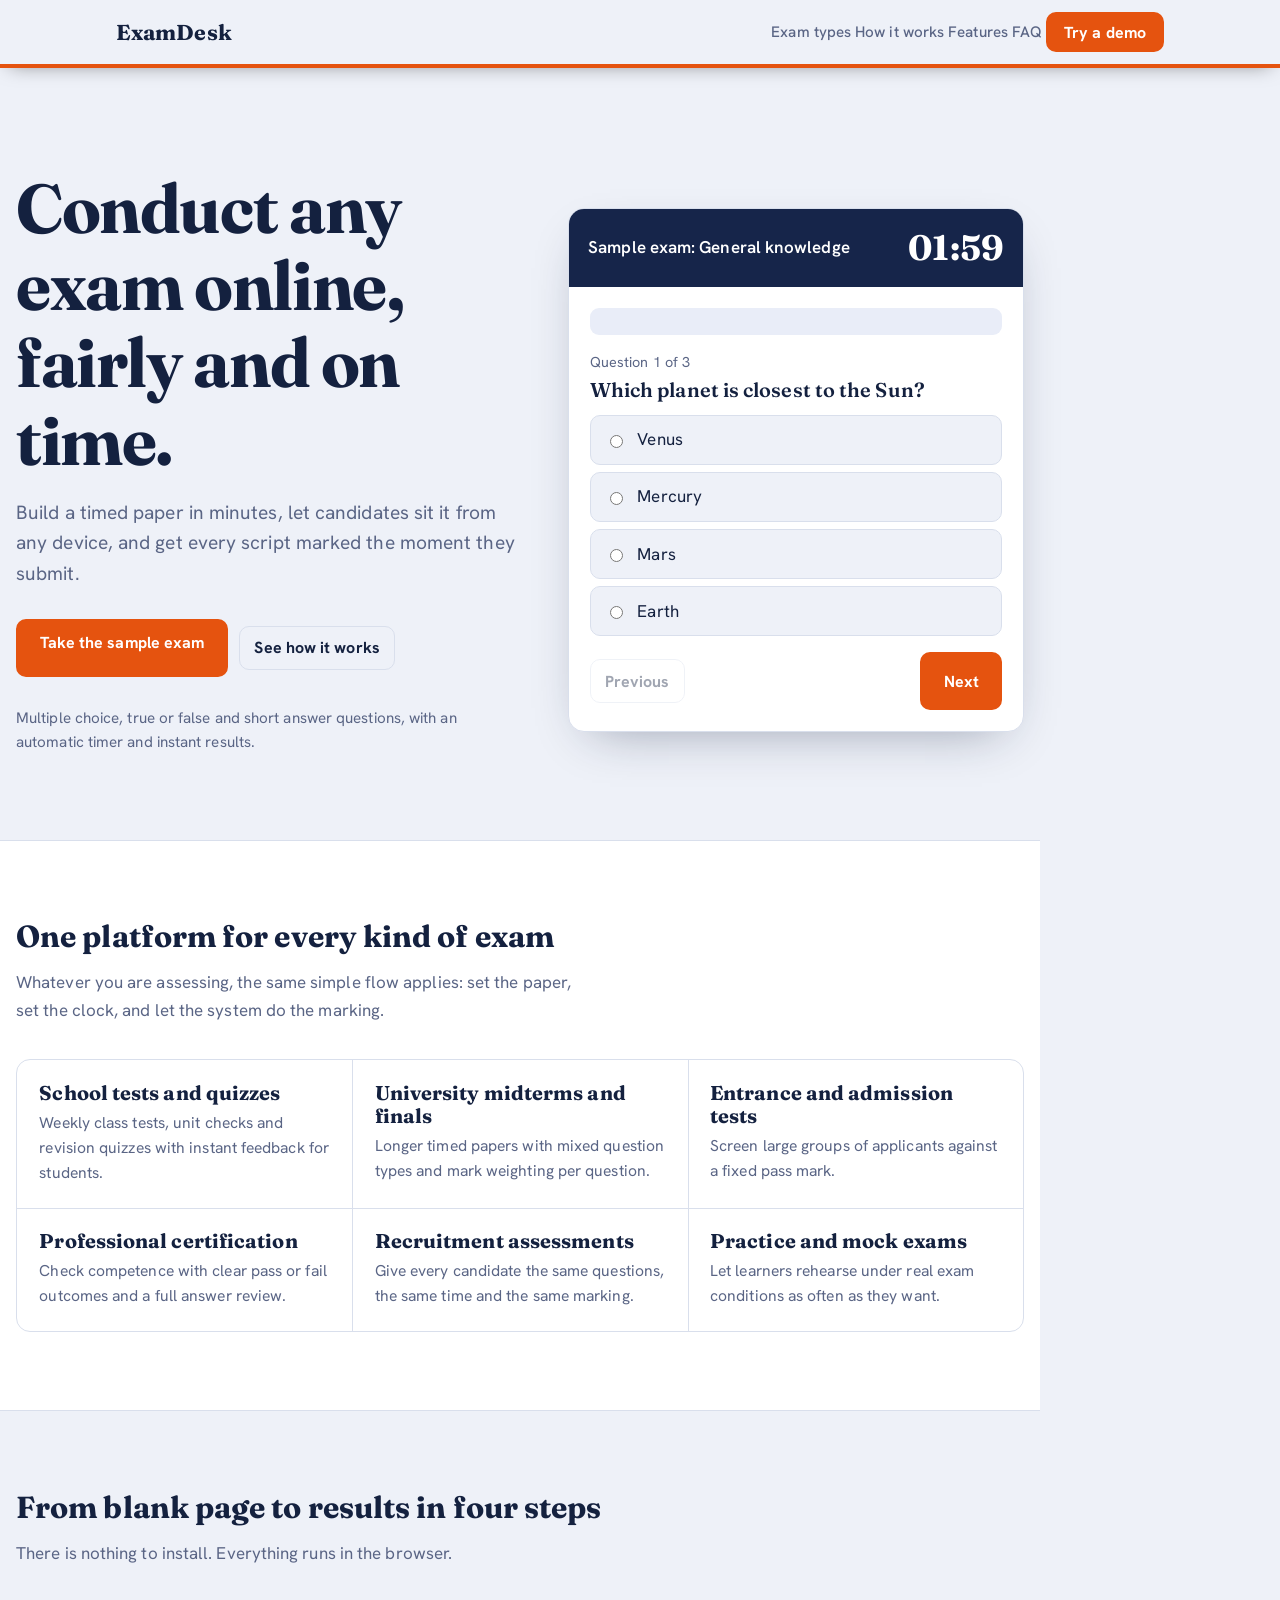
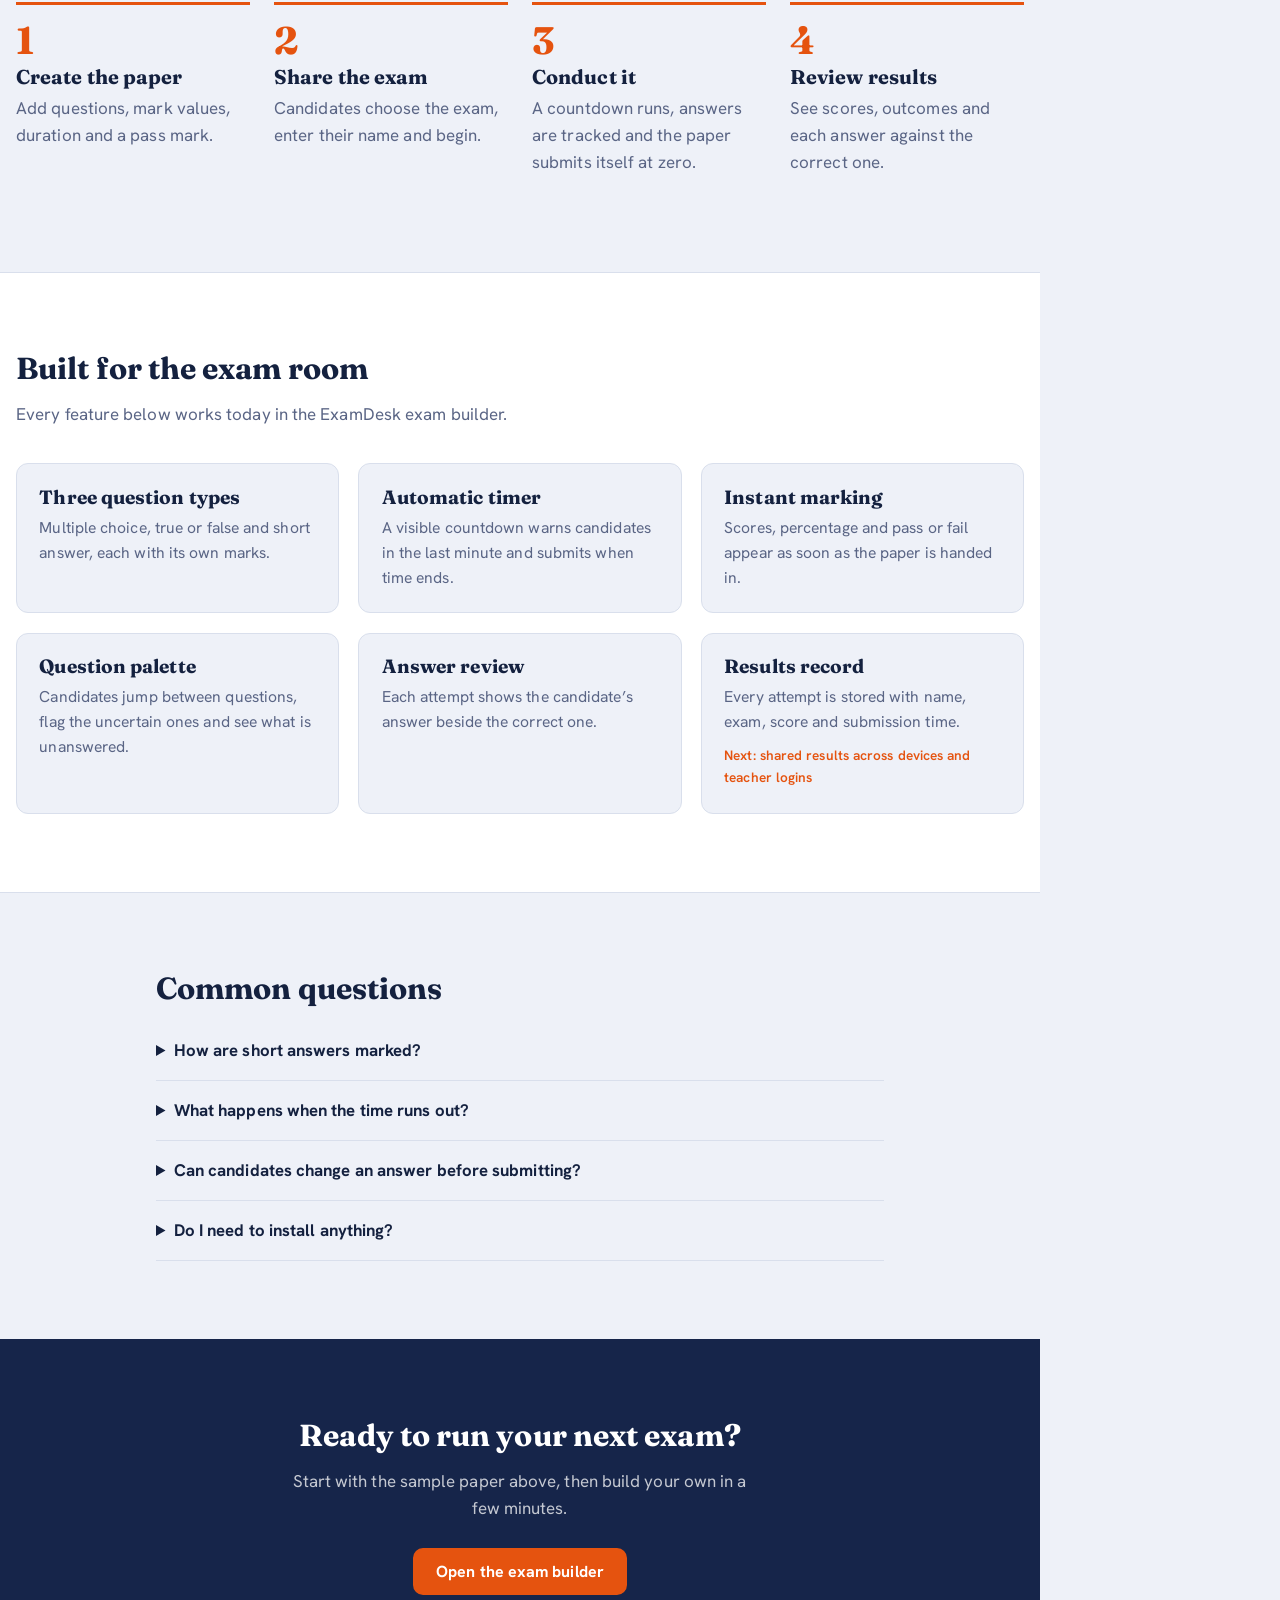
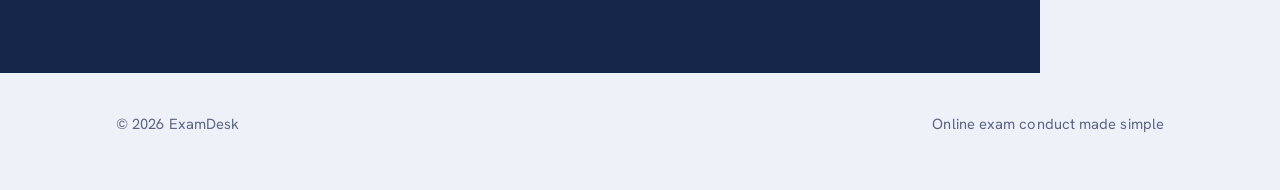
==== commit 1c46d577: "Update index.html" ====
--- a/index.html
+++ b/index.html
@@ -6,7 +6,7 @@
 <title>ExamDesk – Conduct exams online, from setup to results</title>
 <meta name="description" content="ExamDesk lets schools, universities and training teams build timed exams, run them online and mark them automatically.">
 <link rel="stylesheet" href="https://fonts.googleapis.com/css2?family=Fraunces:wght@600;700&family=Hanken+Grotesk:wght@400;500;600;700&display=swap">
-<style><link rel="stylesheet" href="theme.css">
+<style>
 :root{--bg:#f6f7fb;--card:#fff;--ink:#14213f;--mute:#586380;--line:#dde1ec;--acc:#e5530f;--acc-ink:#fff;--navy:#16254a;--navy-ink:#fff;--soft:#e9edf8;--ok:#14794f;--ok-bg:#e1f4ea;--bad:#b3261e;--bad-bg:#fbe8e6;
 box-sizing:border-box;padding-top:env(safe-area-inset-top,0px);padding-bottom:env(safe-area-inset-bottom,0px);color-scheme:light}
 @media(prefers-color-scheme:dark){:root:not([data-theme="light"]){--bg:#0d1326;--card:#151d38;--ink:#e8ecf8;--mute:#a0abc8;--line:#2a3558;--acc:#ff8a4c;--acc-ink:#1a0c02;--navy:#0a0f1f;--navy-ink:#e8ecf8;--soft:#1b2646;--ok:#52d39b;--ok-bg:#12332a;--bad:#ff8e86;--bad-bg:#3a1d1c;color-scheme:dark}}
@@ -71,6 +71,7 @@
 footer{padding:2rem 0 3rem;color:var(--mute);font-size:.92rem}
 footer .wrap{display:flex;justify-content:space-between;gap:1rem;flex-wrap:wrap}
 </style>
+ <link rel="stylesheet" href="theme.css">
 </head>
 <body>
 <header><div class="wrap"><a class="logo" href="#top">ExamDesk</a>
